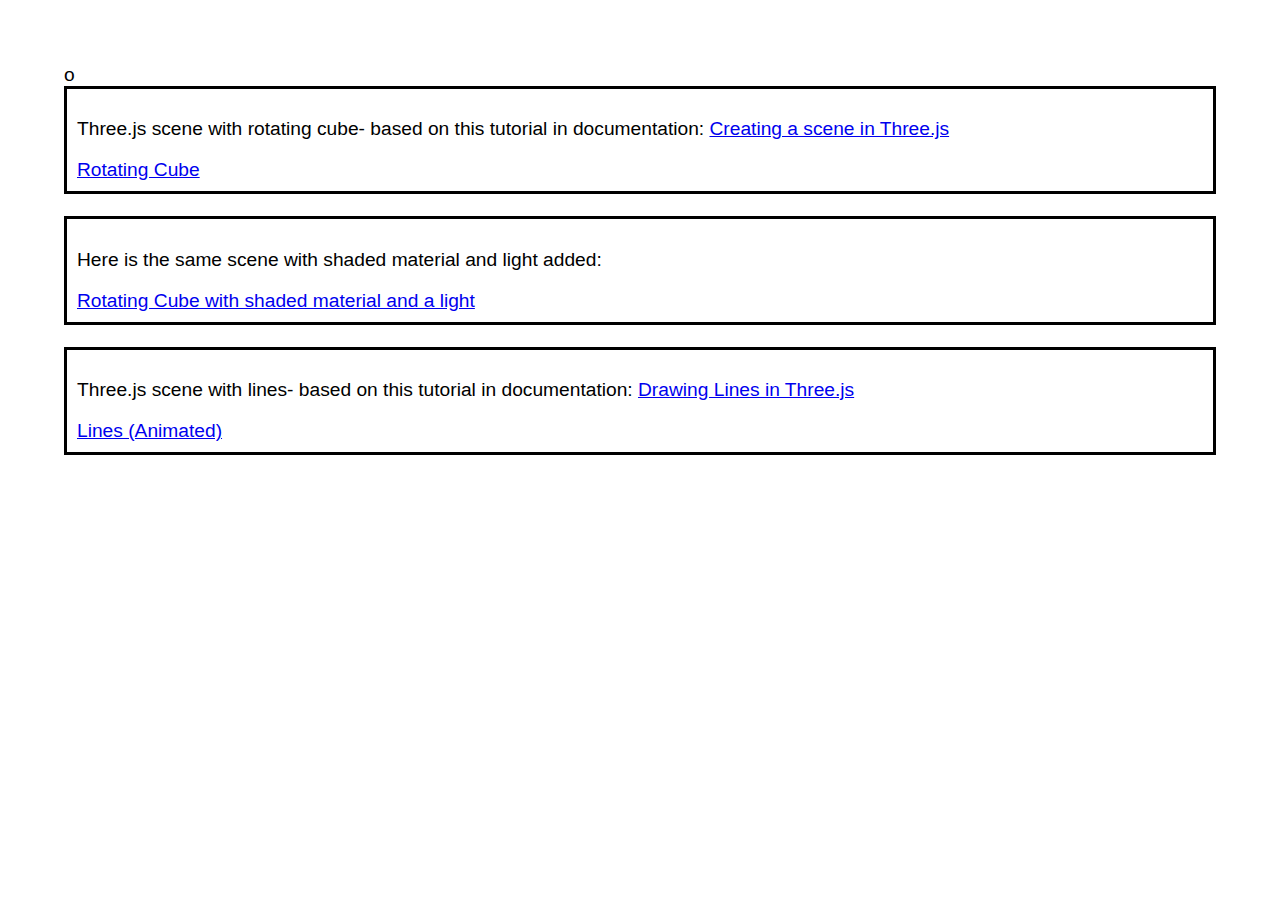
==== index.html @ e5269ed2 "Update index.html" ====
o<!DOCTYPE html>
<html lang="en">
<head>
    <meta charset="UTF-8">
    <meta name="viewport" content="width=device-width, initial-scale=1.0">
    <title>Three.js Experiments - Index</title>

    <style>
        body { margin: 5%; 
            font-family:'Segoe UI', Tahoma, Geneva, Verdana, sans-serif;
            font-size: 120%;           
        }
        section {
            border: solid 3px;
            padding: 10px;
        }
    </style>
</head>
<body>
    <section>
        <p>Three.js scene with rotating cube- based on this tutorial in documentation: <a href="https://threejs.org/docs/index.html#manual/en/introduction/Creating-a-scene">Creating a scene in Three.js </a></p>
        <a href="001rotatingcube.html">Rotating Cube</a>
    </section>
    <br>

     <section>
        <p>Here is the same scene with shaded material and light added:</p>
       <a href="001brotatingcube-shaded.html">Rotating Cube with shaded material and a light</a>
    </section>
    <br>
    <section>
        <p>Three.js scene with lines- based on this tutorial in documentation: <a href="https://threejs.org/docs/index.html#manual/en/introduction/Drawing-lines">Drawing Lines in Three.js </a></p>
        <a href="002drawinglines.html">Lines (Animated)</a>
    </section>
    <br>
    
</body>
</html>
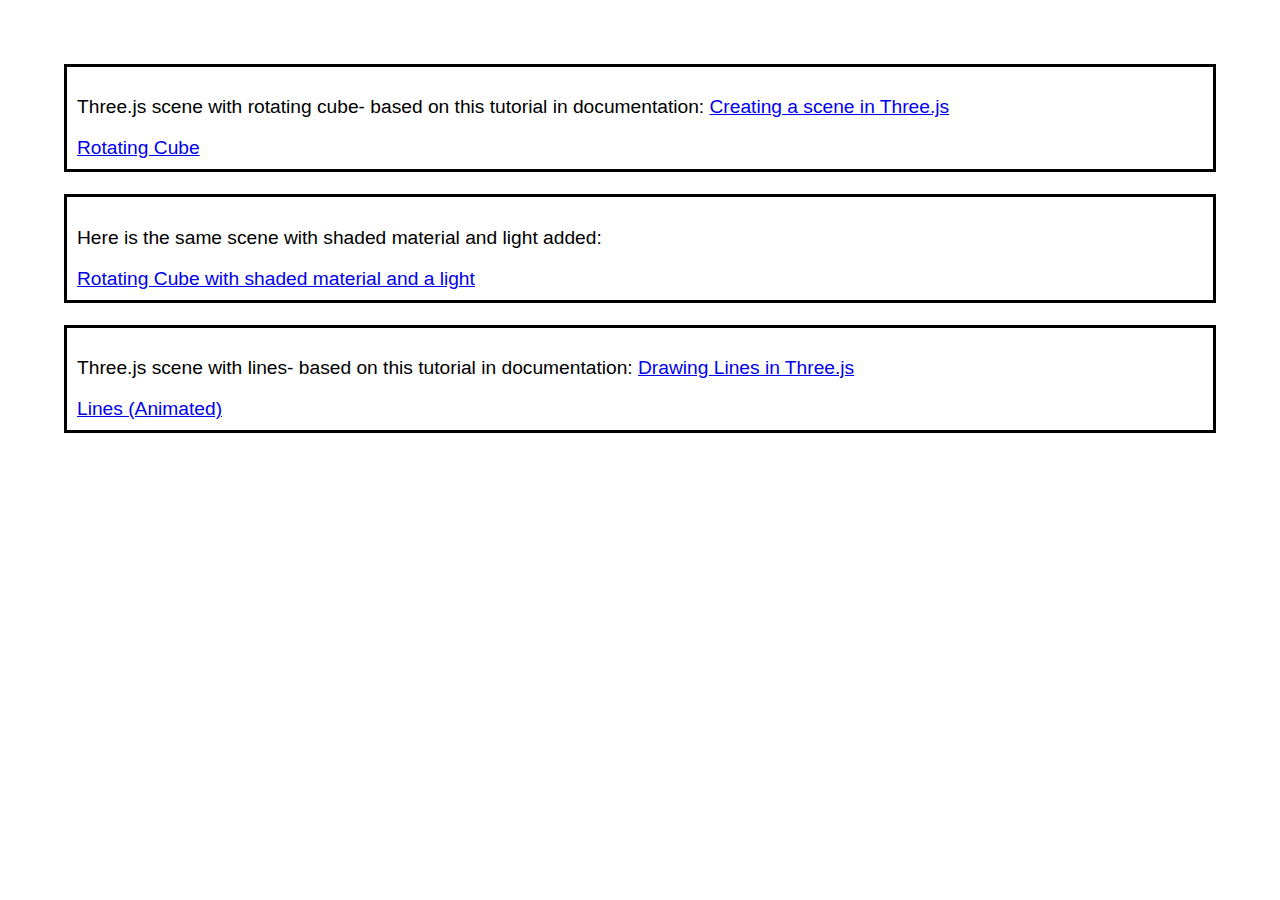
==== commit a570fc45: "Update index.html" ====
--- a/index.html
+++ b/index.html
@@ -1,9 +1,11 @@
-o<!DOCTYPE html>
+<!DOCTYPE html>
 <html lang="en">
 <head>
     <meta charset="UTF-8">
     <meta name="viewport" content="width=device-width, initial-scale=1.0">
     <title>Three.js Experiments - Index</title>
+
+    <link href="https://cdn.jsdelivr.net/npm/bootstrap@5.3.2/dist/css/bootstrap.min.css" rel="stylesheet" integrity="sha384-T3c6CoIi6uLrA9TneNEoa7RxnatzjcDSCmG1MXxSR1GAsXEV/Dwwykc2MPK8M2HN" crossorigin="anonymous">
 
     <style>
         body { margin: 5%; 
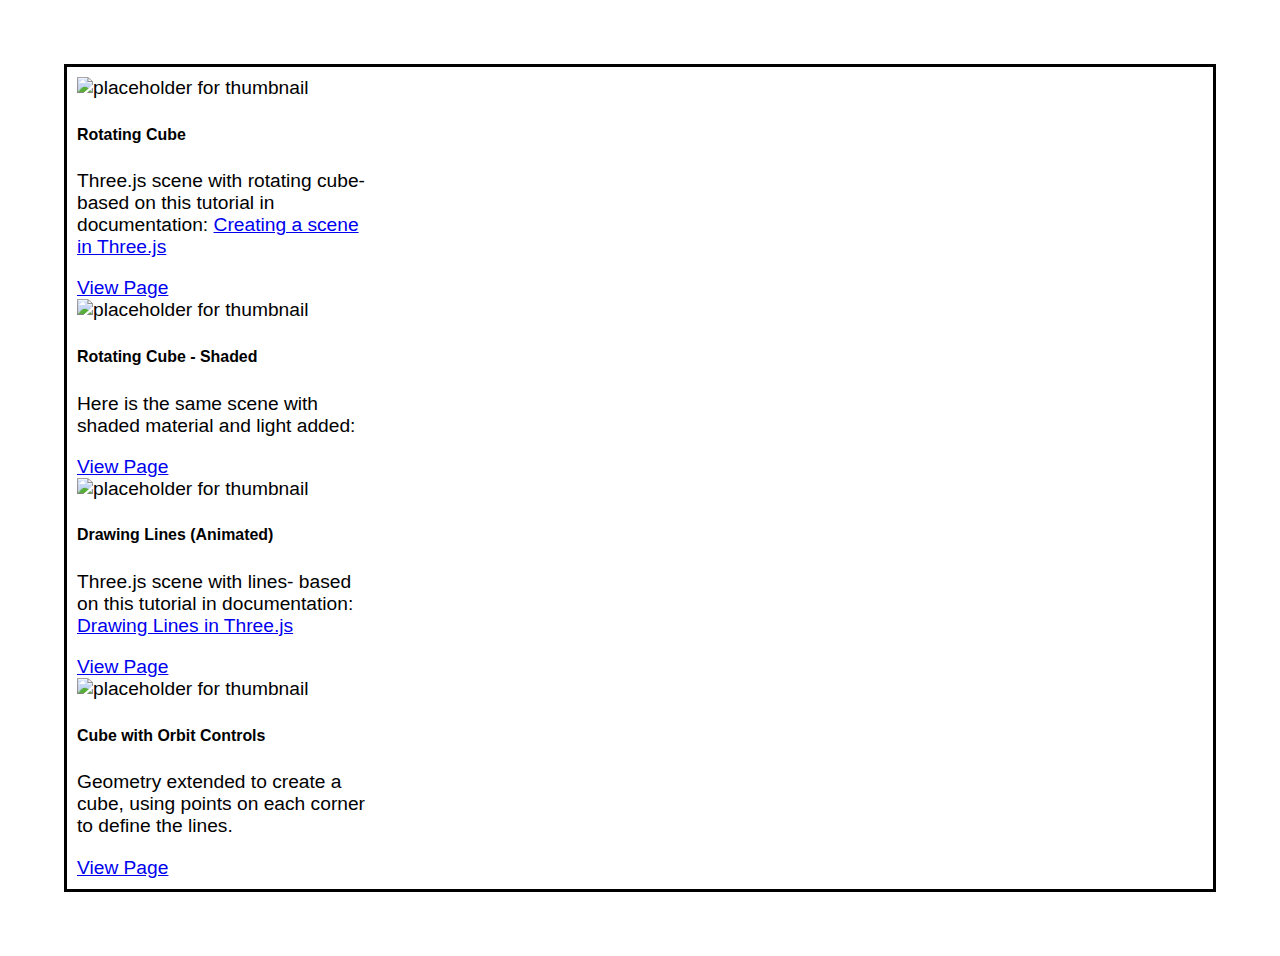
==== commit 0cd21217: "Update index.html" ====
--- a/index.html
+++ b/index.html
@@ -18,23 +18,49 @@
         }
     </style>
 </head>
-<body>
-    <section>
-        <p>Three.js scene with rotating cube- based on this tutorial in documentation: <a href="https://threejs.org/docs/index.html#manual/en/introduction/Creating-a-scene">Creating a scene in Three.js </a></p>
-        <a href="001rotatingcube.html">Rotating Cube</a>
-    </section>
-    <br>
+<body>    
 
-     <section>
-        <p>Here is the same scene with shaded material and light added:</p>
-       <a href="001brotatingcube-shaded.html">Rotating Cube with shaded material and a light</a>
-    </section>
-    <br>
-    <section>
-        <p>Three.js scene with lines- based on this tutorial in documentation: <a href="https://threejs.org/docs/index.html#manual/en/introduction/Drawing-lines">Drawing Lines in Three.js </a></p>
-        <a href="002drawinglines.html">Lines (Animated)</a>
-    </section>
-    <br>
+<section class="row">
+    <!--Rotating Cube Card-->
+    <div class="card" style="width: 18rem;">
+        <img src="https://placehold.co/300x300." class="card-img-top" alt="placeholder for thumbnail">
+        <div class="card-body">
+            <h5 class="card-title">Rotating Cube</h5>
+            <p class="card-text">Three.js scene with rotating cube- based on this tutorial in documentation: <a href="https://threejs.org/docs/index.html#manual/en/introduction/Creating-a-scene">Creating a scene in Three.js</p>
+            <a href="#" class="btn btn-primary">View Page</a>
+        </div>
+    </div>
+
+    <!--Rotating Cube with Shading Card-->
+    <div class="card" style="width: 18rem;">
+        <img src="https://placehold.co/300x300." class="card-img-top" alt="placeholder for thumbnail">
+        <div class="card-body">
+            <h5 class="card-title">Rotating Cube - Shaded</h5>
+            <p class="card-text">Here is the same scene with shaded material and light added: </p>
+            <a href="001brotatingcube-shaded.html" class="btn btn-primary">View Page</a>
+        </div>
+    </div>
+
+    <!--Lines-->
+    <div class="card" style="width: 18rem;">
+        <img src="https://placehold.co/300x300." class="card-img-top" alt="placeholder for thumbnail">
+        <div class="card-body">
+            <h5 class="card-title">Drawing Lines (Animated)</h5>
+            <p class="card-text">Three.js scene with lines- based on this tutorial in documentation: <a href="https://threejs.org/docs/index.html#manual/en/introduction/Drawing-lines">Drawing Lines in Three.js </p>
+            <a href="002drawinglines.html" class="btn btn-primary">View Page</a>
+        </div>
+    </div>
+
+     <!--Cube with Orbit Controls-->
+     <div class="card" style="width: 18rem;">
+        <img src="https://placehold.co/300x300." class="card-img-top" alt="placeholder for thumbnail">
+        <div class="card-body">
+            <h5 class="card-title">Cube with Orbit Controls</h5>
+            <p class="card-text">Geometry extended to create a cube, using points on each corner to define the lines.</p>
+            <a href="003drawlines-cube-orbit.html" class="btn btn-primary">View Page</a>
+        </div>
+    </div>
+</section>
     
 </body>
 </html>
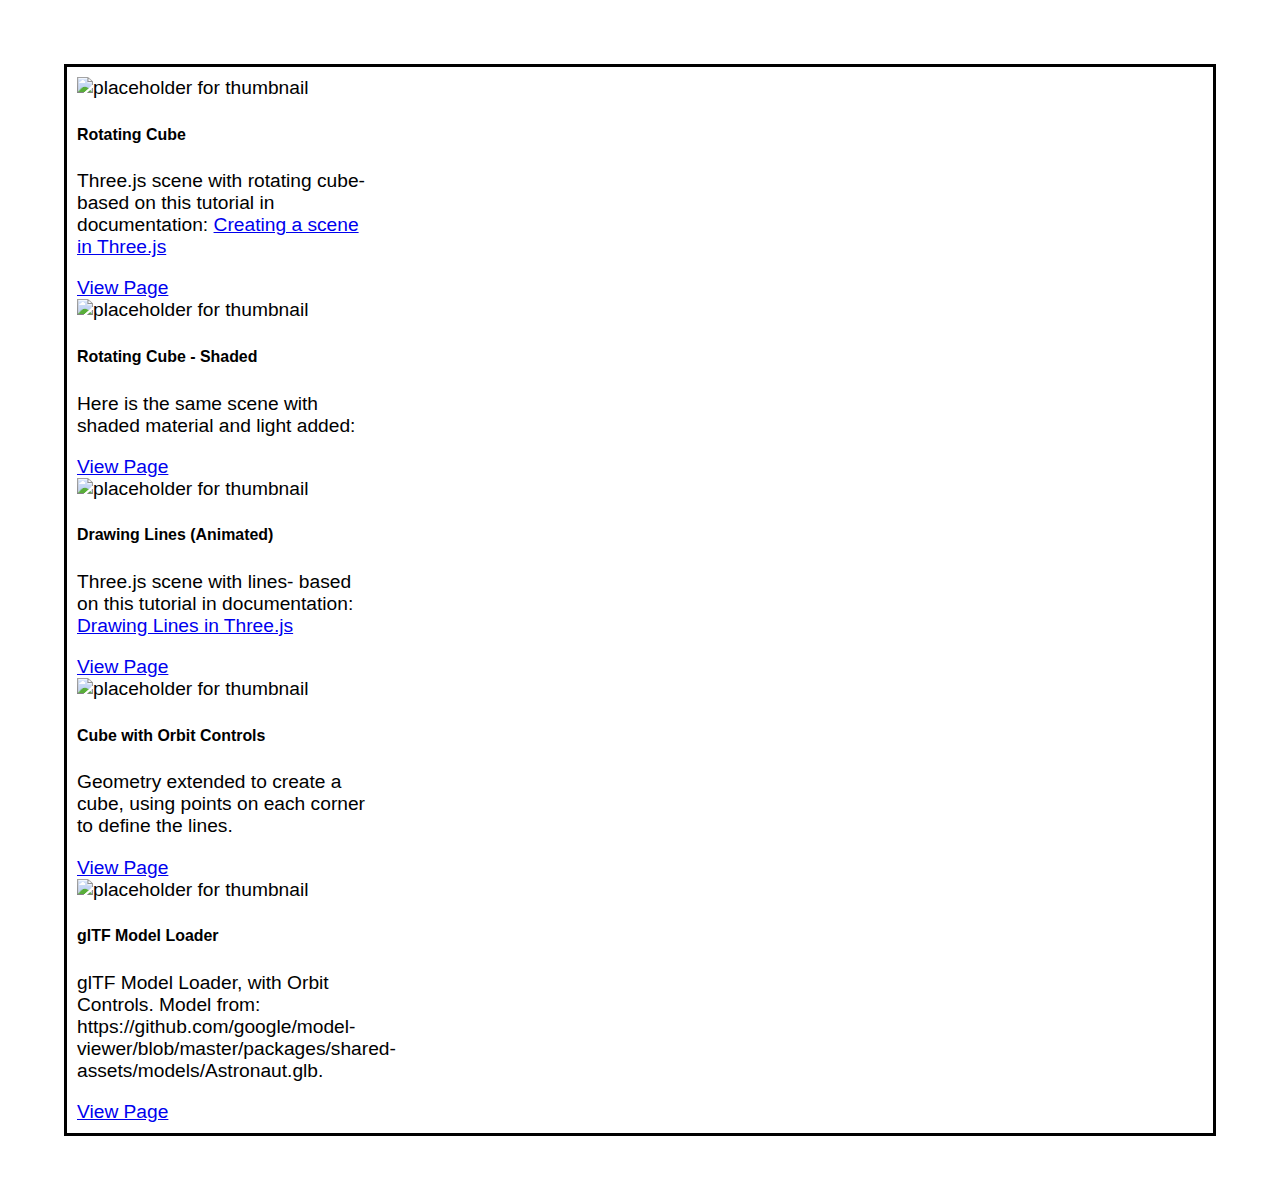
==== commit 4d130244: "Update index.html" ====
--- a/index.html
+++ b/index.html
@@ -27,11 +27,11 @@
         <div class="card-body">
             <h5 class="card-title">Rotating Cube</h5>
             <p class="card-text">Three.js scene with rotating cube- based on this tutorial in documentation: <a href="https://threejs.org/docs/index.html#manual/en/introduction/Creating-a-scene">Creating a scene in Three.js</p>
-            <a href="#" class="btn btn-primary">View Page</a>
+            <a href="001brotatingcube-shaded.html" class="btn btn-primary">View Page</a>
         </div>
     </div>
 
-    <!--Rotating Cube with Shading Card-->
+    <!--Rotating Cube with Shading Card -->
     <div class="card" style="width: 18rem;">
         <img src="https://placehold.co/300x300." class="card-img-top" alt="placeholder for thumbnail">
         <div class="card-body">
@@ -60,6 +60,17 @@
             <a href="003drawlines-cube-orbit.html" class="btn btn-primary">View Page</a>
         </div>
     </div>
+
+        <!--gLTF Loader-->
+        <div class="card" style="width: 18rem;">
+            <img src="https://placehold.co/300x300." class="card-img-top" alt="placeholder for thumbnail">
+            <div class="card-body">
+                <h5 class="card-title">glTF Model Loader</h5>
+                <p class="card-text">glTF Model Loader, with Orbit Controls. Model from: https://github.com/google/model-viewer/blob/master/packages/shared-assets/models/Astronaut.glb.</p>
+                <a href="004gltf_loader.html" class="btn btn-primary">View Page</a>
+            </div>
+        </div>
+
 </section>
     
 </body>
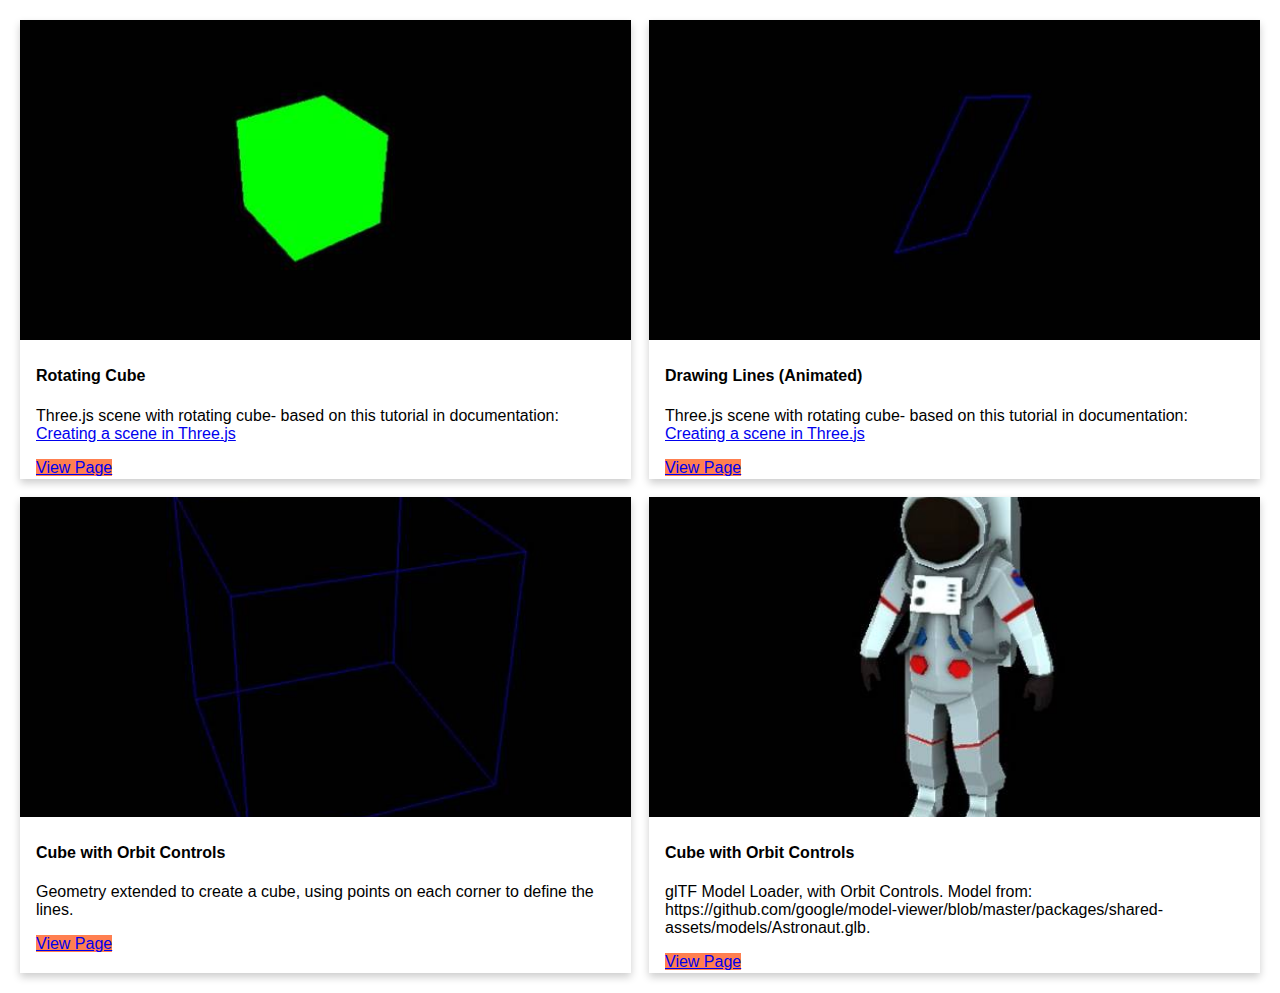
==== commit 34582949: "UI updates" ====
--- a/index.html
+++ b/index.html
@@ -3,71 +3,59 @@
 <head>
     <meta charset="UTF-8">
     <meta name="viewport" content="width=device-width, initial-scale=1.0">
-    <title>Three.js Experiments - Index</title>
+    <title>Three.js Code Snippets - Index</title>
+    <link rel="stylesheet" type="text/css" href="CSS/index.css" />
+</head>
 
-    <link href="https://cdn.jsdelivr.net/npm/bootstrap@5.3.2/dist/css/bootstrap.min.css" rel="stylesheet" integrity="sha384-T3c6CoIi6uLrA9TneNEoa7RxnatzjcDSCmG1MXxSR1GAsXEV/Dwwykc2MPK8M2HN" crossorigin="anonymous">
-
-    <style>
-        body { margin: 5%; 
-            font-family:'Segoe UI', Tahoma, Geneva, Verdana, sans-serif;
-            font-size: 120%;           
-        }
-        section {
-            border: solid 3px;
-            padding: 10px;
-        }
-    </style>
-</head>
 <body>    
 
-<section class="row">
-    <!--Rotating Cube Card-->
-    <div class="card" style="width: 18rem;">
-        <img src="https://placehold.co/300x300." class="card-img-top" alt="placeholder for thumbnail">
-        <div class="card-body">
-            <h5 class="card-title">Rotating Cube</h5>
-            <p class="card-text">Three.js scene with rotating cube- based on this tutorial in documentation: <a href="https://threejs.org/docs/index.html#manual/en/introduction/Creating-a-scene">Creating a scene in Three.js</p>
-            <a href="001brotatingcube-shaded.html" class="btn btn-primary">View Page</a>
-        </div>
-    </div>
+<section class="cards-wrapper">
 
-    <!--Rotating Cube with Shading Card -->
-    <div class="card" style="width: 18rem;">
-        <img src="https://placehold.co/300x300." class="card-img-top" alt="placeholder for thumbnail">
-        <div class="card-body">
-            <h5 class="card-title">Rotating Cube - Shaded</h5>
-            <p class="card-text">Here is the same scene with shaded material and light added: </p>
-            <a href="001brotatingcube-shaded.html" class="btn btn-primary">View Page</a>
+    <div class="card-container">
+        <div class="card">
+            <img src="images/thumbnails/Thumbnail1.jpg" alt="Avatar">
+            <div class="text-container">
+              <h4><b>Rotating Cube</b></h4>
+              <p class="card-text">Three.js scene with rotating cube- based on this tutorial in documentation: <a href="https://threejs.org/docs/index.html#manual/en/introduction/Creating-a-scene">Creating a scene in Three.js</a></p>
+              <a href="001brotatingcube-shaded.html" class="btn btn-primary">View Page</a>
+            </div>
         </div>
     </div>
 
     <!--Lines-->
-    <div class="card" style="width: 18rem;">
-        <img src="https://placehold.co/300x300." class="card-img-top" alt="placeholder for thumbnail">
-        <div class="card-body">
-            <h5 class="card-title">Drawing Lines (Animated)</h5>
-            <p class="card-text">Three.js scene with lines- based on this tutorial in documentation: <a href="https://threejs.org/docs/index.html#manual/en/introduction/Drawing-lines">Drawing Lines in Three.js </p>
-            <a href="002drawinglines.html" class="btn btn-primary">View Page</a>
+    
+    <div class="card-container">
+        <div class="card">
+            <img src="images/thumbnails/Thumbnail3.jpg" alt="Avatar">
+            <div class="text-container">
+              <h4><b>Drawing Lines (Animated)</b></h4>
+              <p class="card-text">Three.js scene with rotating cube- based on this tutorial in documentation: <a href="https://threejs.org/docs/index.html#manual/en/introduction/Creating-a-scene">Creating a scene in Three.js</a></p>
+                <a href="002drawinglines.html" class="btn btn-primary">View Page</a>
+            </div>
         </div>
     </div>
 
-     <!--Cube with Orbit Controls-->
-     <div class="card" style="width: 18rem;">
-        <img src="https://placehold.co/300x300." class="card-img-top" alt="placeholder for thumbnail">
-        <div class="card-body">
-            <h5 class="card-title">Cube with Orbit Controls</h5>
-            <p class="card-text">Geometry extended to create a cube, using points on each corner to define the lines.</p>
-            <a href="003drawlines-cube-orbit.html" class="btn btn-primary">View Page</a>
+    <!--Cube with Orbit Controls-->
+    <div class="card-container">
+        <div class="card">
+            <img src="images/thumbnails/Thumbnail4.jpg" alt="Avatar" >
+            <div class="text-container">
+                <h4><b>Cube with Orbit Controls</b></h4>
+                <p class="card-text">Geometry extended to create a cube, using points on each corner to define the lines.</p>
+                    <a href="002drawinglines.html" class="btn btn-primary">View Page</a>
+            </div>
         </div>
     </div>
 
-        <!--gLTF Loader-->
-        <div class="card" style="width: 18rem;">
-            <img src="https://placehold.co/300x300." class="card-img-top" alt="placeholder for thumbnail">
-            <div class="card-body">
-                <h5 class="card-title">glTF Model Loader</h5>
-                <p class="card-text">glTF Model Loader, with Orbit Controls. Model from: https://github.com/google/model-viewer/blob/master/packages/shared-assets/models/Astronaut.glb.</p>
-                <a href="004gltf_loader.html" class="btn btn-primary">View Page</a>
+      <!--gLTF Loader-->
+        <div class="card-container">
+            <div class="card">
+                <img src="images/thumbnails/Thumbnail5.jpg" alt="Avatar">
+                <div class="text-container">
+                    <h4><b>Cube with Orbit Controls</b></h4>
+                    <p class="card-text">glTF Model Loader, with Orbit Controls. Model from: https://github.com/google/model-viewer/blob/master/packages/shared-assets/models/Astronaut.glb.</p>
+                        <a href="004gltf_loader.html" class="btn btn-primary">View Page</a>
+                </div>
             </div>
         </div>
 
--- a/CSS/index.css
+++ b/CSS/index.css
@@ -0,0 +1,64 @@
+body { 
+    margin: 0; 
+    font-family:'Segoe UI', Verdana, Tahoma, Geneva, sans-serif;
+    /* font-size: 110%;        */
+    border: 0;
+    padding: 20px;    
+ }
+ 
+.btn-primary {
+    background: coral;
+}
+
+.card {
+    box-sizing: border-box; /* Includes padding and border in width */
+  box-shadow: 0 4px 8px 0 rgba(0,0,0,0.2);
+  transition: 0.5s;
+  min-height: 300px;
+  /* border-radius: 5px; */
+  /* padding: 3px; */
+  /* border: solid 3px white; */
+  position: relative;
+  z-index: 1; /* Ensure cards stack properly */
+}
+
+.card:hover {
+  box-shadow: 0 8px 16px 0 rgba(144, 34, 1, 0.2);
+  /* border: solid 3px orange; */
+  cursor: pointer;
+}
+
+/* img {
+  border-radius: 5px 5px 0 0;
+} */
+
+.text-container {
+    padding: 2px 16px;
+  }
+
+  .card img {
+    width: 100%; /* Ensure the image takes up the full width of its container */
+    height: auto; /* Maintain aspect ratio */
+    max-height: 320px; /* Optional: Set a maximum height for the images */
+    object-fit: cover; /* Ensures the image fits within the container, cropping if needed */
+}
+
+.cards-wrapper {
+    display: flex; 
+    /* flex: 1 1 calc(50% - 22px); */
+
+    /* width: 44%; */
+    flex-wrap: wrap; 
+    /* allows wrapping for smaller screens */
+    justify-content: space-around;
+    gap: 18px; /*add some space between the columns */
+    margin: 0; /* Removes any default margins */
+    box-sizing: border-box;
+}
+
+.card-container {
+    display: flex; 
+    flex: 1 1 calc(50% - 22px); /* Two columns - takes 50% width with spacing */
+    min-width: 300px; /* Ensures cards don't shrink too much */
+    box-sizing: border-box;
+}
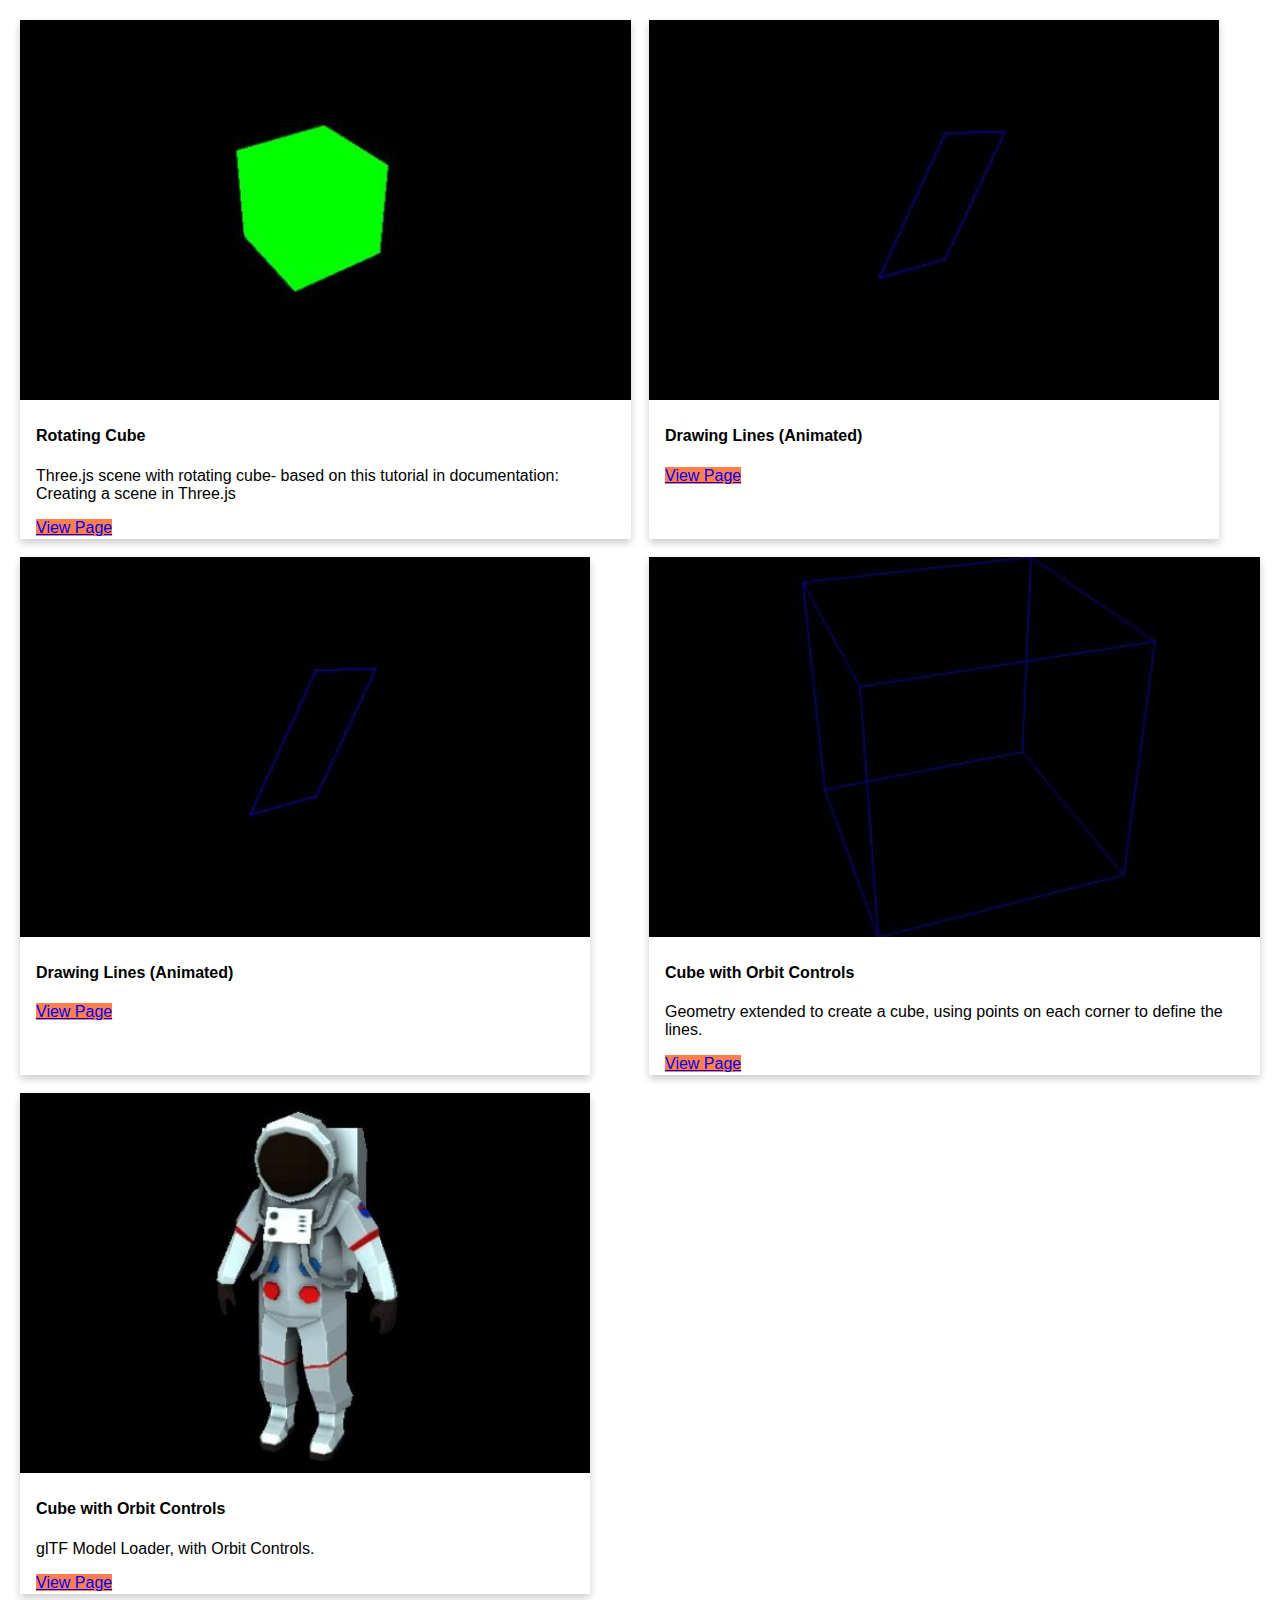
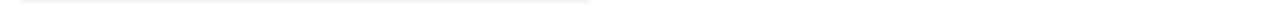
==== commit ade3f8d5: "UI/Layout Updates" ====
--- a/index.html
+++ b/index.html
@@ -16,20 +16,30 @@
             <img src="images/thumbnails/Thumbnail1.jpg" alt="Avatar">
             <div class="text-container">
               <h4><b>Rotating Cube</b></h4>
-              <p class="card-text">Three.js scene with rotating cube- based on this tutorial in documentation: <a href="https://threejs.org/docs/index.html#manual/en/introduction/Creating-a-scene">Creating a scene in Three.js</a></p>
+              <p class="card-text">Three.js scene with rotating cube- based on this tutorial in documentation: Creating a scene in Three.js</p>
               <a href="001brotatingcube-shaded.html" class="btn btn-primary">View Page</a>
             </div>
         </div>
     </div>
 
-    <!--Lines-->
-    
+    <!--Lines-->    
     <div class="card-container">
         <div class="card">
             <img src="images/thumbnails/Thumbnail3.jpg" alt="Avatar">
             <div class="text-container">
               <h4><b>Drawing Lines (Animated)</b></h4>
-              <p class="card-text">Three.js scene with rotating cube- based on this tutorial in documentation: <a href="https://threejs.org/docs/index.html#manual/en/introduction/Creating-a-scene">Creating a scene in Three.js</a></p>
+              <p class="card-text"></p>
+                <a href="002drawinglines.html" class="btn btn-primary">View Page</a>
+            </div>
+        </div>
+    </div>
+
+    <div class="card-container">
+        <div class="card">
+            <img src="images/thumbnails/Thumbnail3.jpg" alt="Avatar">
+            <div class="text-container">
+              <h4><b>Drawing Lines (Animated)</b></h4>
+              <p class="card-text"></p>
                 <a href="002drawinglines.html" class="btn btn-primary">View Page</a>
             </div>
         </div>
@@ -53,7 +63,7 @@
                 <img src="images/thumbnails/Thumbnail5.jpg" alt="Avatar">
                 <div class="text-container">
                     <h4><b>Cube with Orbit Controls</b></h4>
-                    <p class="card-text">glTF Model Loader, with Orbit Controls. Model from: https://github.com/google/model-viewer/blob/master/packages/shared-assets/models/Astronaut.glb.</p>
+                    <p class="card-text">glTF Model Loader, with Orbit Controls.</p>
                         <a href="004gltf_loader.html" class="btn btn-primary">View Page</a>
                 </div>
             </div>
--- a/CSS/index.css
+++ b/CSS/index.css
@@ -39,7 +39,7 @@
   .card img {
     width: 100%; /* Ensure the image takes up the full width of its container */
     height: auto; /* Maintain aspect ratio */
-    max-height: 320px; /* Optional: Set a maximum height for the images */
+    max-height: 380px; /* Optional: Set a maximum height for the images */
     object-fit: cover; /* Ensures the image fits within the container, cropping if needed */
 }
 
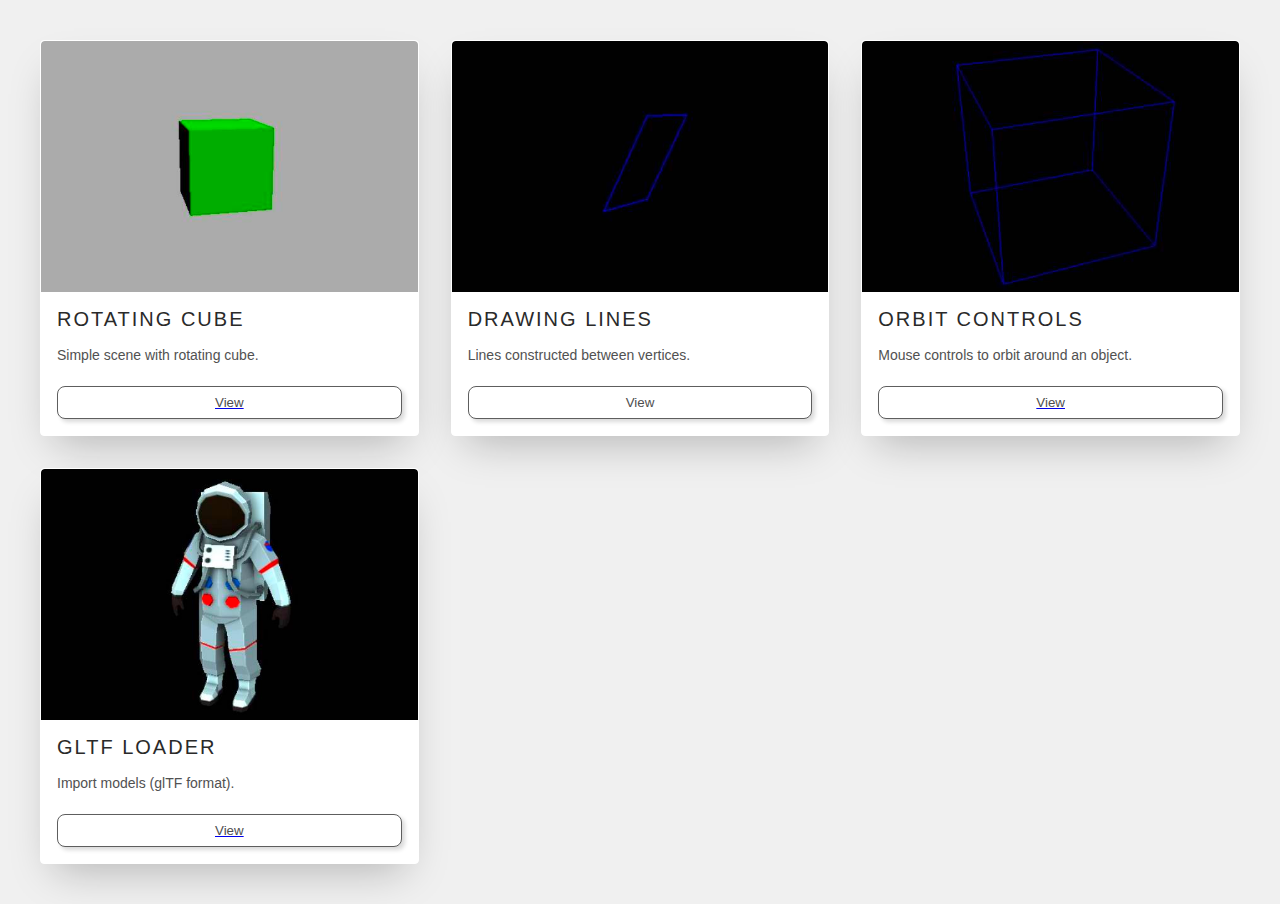
==== commit ffa5bea3: "UI Updates" ====
--- a/index.html
+++ b/index.html
@@ -9,67 +9,60 @@
 
 <body>    
 
-<section class="cards-wrapper">
+<ul class="cards">
+  <li class="cards__item">
+    <div class="card">      
+      <img src="images/thumbnails/Thumbnail2.jpg" class="card__image" alt="Avatar">     
+      <div class="card__content">
+        <div class="card__title">Rotating Cube</div>
+        <p class="card__text">Simple scene with rotating cube.  </p>
+        <a href="001brotatingcube-shaded.html">
+          <button class="btn btn--block card__btn">View</button>
+        </a>
+      </div>
+    </div>
+  </li>
 
-    <div class="card-container">
-        <div class="card">
-            <img src="images/thumbnails/Thumbnail1.jpg" alt="Avatar">
-            <div class="text-container">
-              <h4><b>Rotating Cube</b></h4>
-              <p class="card-text">Three.js scene with rotating cube- based on this tutorial in documentation: Creating a scene in Three.js</p>
-              <a href="001brotatingcube-shaded.html" class="btn btn-primary">View Page</a>
-            </div>
-        </div>
+  <li class="cards__item">
+    <div class="card">
+      <img src="images/thumbnails/Thumbnail3.jpg" class="card__image" alt="Avatar">
+      <div class="card__content">
+        <div class="card__title">Drawing Lines</div>
+        <p class="card__text">Lines constructed between vertices.</p>
+        <a href="002drawinglines.html">
+        </a>
+        <button class="btn btn--block card__btn">View</button>
+      </div>
     </div>
+  </li>
 
-    <!--Lines-->    
-    <div class="card-container">
-        <div class="card">
-            <img src="images/thumbnails/Thumbnail3.jpg" alt="Avatar">
-            <div class="text-container">
-              <h4><b>Drawing Lines (Animated)</b></h4>
-              <p class="card-text"></p>
-                <a href="002drawinglines.html" class="btn btn-primary">View Page</a>
-            </div>
-        </div>
+  <li class="cards__item">
+    <div class="card">
+      <img src="images/thumbnails/Thumbnail4.jpg" class="card__image" alt="Avatar">
+      <div class="card__content">
+        <div class="card__title">Orbit Controls</div>
+        <p class="card__text">Mouse controls to orbit around an object.</p>
+        <a href="003drawlines-cube-orbit.html">
+          <button class="btn btn--block card__btn">View</button>
+        </a>
+      </div>
     </div>
-
-    <div class="card-container">
-        <div class="card">
-            <img src="images/thumbnails/Thumbnail3.jpg" alt="Avatar">
-            <div class="text-container">
-              <h4><b>Drawing Lines (Animated)</b></h4>
-              <p class="card-text"></p>
-                <a href="002drawinglines.html" class="btn btn-primary">View Page</a>
-            </div>
-        </div>
+  </li>
+  
+  <li class="cards__item">
+    <div class="card">
+      <img src="images/thumbnails/Thumbnail5.jpg" class="card__image" alt="Avatar">
+      <div class="card__content">
+        <div class="card__title">glTF Loader</div>
+        <p class="card__text">Import models (glTF format).</p>
+        <a href="004gltf_loader.html">
+          <button class="btn btn--block card__btn">View</button>
+        </a>
+        
+      </div>
     </div>
-
-    <!--Cube with Orbit Controls-->
-    <div class="card-container">
-        <div class="card">
-            <img src="images/thumbnails/Thumbnail4.jpg" alt="Avatar" >
-            <div class="text-container">
-                <h4><b>Cube with Orbit Controls</b></h4>
-                <p class="card-text">Geometry extended to create a cube, using points on each corner to define the lines.</p>
-                    <a href="002drawinglines.html" class="btn btn-primary">View Page</a>
-            </div>
-        </div>
-    </div>
-
-      <!--gLTF Loader-->
-        <div class="card-container">
-            <div class="card">
-                <img src="images/thumbnails/Thumbnail5.jpg" alt="Avatar">
-                <div class="text-container">
-                    <h4><b>Cube with Orbit Controls</b></h4>
-                    <p class="card-text">glTF Model Loader, with Orbit Controls.</p>
-                        <a href="004gltf_loader.html" class="btn btn-primary">View Page</a>
-                </div>
-            </div>
-        </div>
-
-</section>
+  </li>
+</ul>
     
 </body>
 </html>
--- a/CSS/index.css
+++ b/CSS/index.css
@@ -1,64 +1,132 @@
-body { 
-    margin: 0; 
-    font-family:'Segoe UI', Verdana, Tahoma, Geneva, sans-serif;
-    /* font-size: 110%;        */
-    border: 0;
-    padding: 20px;    
- }
+*,
+*::before,
+*::after { 
+  box-sizing: border-box;
+}
+
+html {
+  background-color: #f0f0f0;
+}
+
+body {
+  color: rgb(81, 81, 81);
+  font-family: 'Roboto','Helvetica Neue', Helvetica, Arial, sans-serif;
+  font-style: normal;
+  font-weight: 400;
+  letter-spacing: 0;
+  padding: 1rem;
+}
+
+img {
+  height: auto;
+  max-width: 100%;
+  vertical-align: middle;
+}
+
+.btn {
+  background-color: white;
+  border: 1px solid rgb(94, 94, 94);
+  border-radius: 0.5rem;
+  color: rgb(78, 78, 78);
+  padding: 0.5rem;
+  box-shadow: 3px 3px 4px 0px rgba(0, 0, 0, .15);
+  /* text-transform: lowercase; */
+}
+
+.btn:hover {
+  box-shadow: 5px 5px 4px 0px rgba(0, 0, 0, .15);
+  border: 1px solid rgb(233, 78, 0);
+  cursor: pointer;
+}
+
+.btn--block {
+  display: block;
+  width: 100%;
+}
  
-.btn-primary {
-    background: coral;
+.cards {
+  display: flex;
+  flex-wrap: wrap;
+  list-style: none;
+  margin: 0;
+  padding: 0;
+}
+
+.cards__item {
+  display: flex;
+  padding: 1rem;
+  @media(min-width: 40rem) {
+    width: 50%;
+  }
+  @media(min-width: 56rem) {
+    width: 33.3333%;
+  }
 }
 
 .card {
-    box-sizing: border-box; /* Includes padding and border in width */
-  box-shadow: 0 4px 8px 0 rgba(0,0,0,0.2);
-  transition: 0.5s;
-  min-height: 300px;
-  /* border-radius: 5px; */
-  /* padding: 3px; */
-  /* border: solid 3px white; */
-  position: relative;
-  z-index: 1; /* Ensure cards stack properly */
+  background-color: white;
+  border-radius: 0.25rem;
+  box-shadow: 0 20px 40px -14px rgba(0, 0, 0, 0.25);
+  display: flex;
+  flex-direction: column;
+  overflow: hidden;
+  border: 1px solid rgb(255, 255, 255);
+  &:hover {
+    .card__image {
+      filter: contrast(100%);
+    }   
+  }
 }
 
 .card:hover {
-  box-shadow: 0 8px 16px 0 rgba(144, 34, 1, 0.2);
-  /* border: solid 3px orange; */
-  cursor: pointer;
+  /* box-shadow: 0 40px 60px -14px rgba(0, 0, 0, 0.25); */
+  /* border: 1px solid orange; */
+  /* transition:  1s; */
 }
 
-/* img {
-  border-radius: 5px 5px 0 0;
-} */
-
-.text-container {
-    padding: 2px 16px;
-  }
-
-  .card img {
-    width: 100%; /* Ensure the image takes up the full width of its container */
-    height: auto; /* Maintain aspect ratio */
-    max-height: 380px; /* Optional: Set a maximum height for the images */
-    object-fit: cover; /* Ensures the image fits within the container, cropping if needed */
+.card__content {
+  display: flex;
+  flex: 1 1 auto;
+  flex-direction: column;
+  padding: 1rem;
 }
 
-.cards-wrapper {
-    display: flex; 
-    /* flex: 1 1 calc(50% - 22px); */
-
-    /* width: 44%; */
-    flex-wrap: wrap; 
-    /* allows wrapping for smaller screens */
-    justify-content: space-around;
-    gap: 18px; /*add some space between the columns */
-    margin: 0; /* Removes any default margins */
-    box-sizing: border-box;
+.card__image {
+  background-position: center center;
+  background-repeat: no-repeat;
+  background-size: cover;
+  border-top-left-radius: 0.25rem;
+  border-top-right-radius: 0.25rem;
+  filter: contrast(70%);
+  filter: saturate(180%);
+  overflow: hidden;
+  position: relative;
+  transition: filter 0.5s cubic-bezier(.43,.41,.22,.91);;
+  &::before {
+    content: "";
+	  display: block;
+    padding-top: 56.25%; /* 16:9 aspect ratio */
+  }
+  @media(min-width: 40rem) {
+    &::before {
+      padding-top: 66.6%; /* 3:2 aspect ratio */
+    }
+  }
 }
 
-.card-container {
-    display: flex; 
-    flex: 1 1 calc(50% - 22px); /* Two columns - takes 50% width with spacing */
-    min-width: 300px; /* Ensures cards don't shrink too much */
-    box-sizing: border-box;
+.card__title {
+  color: rgb(42, 42, 42);
+  font-size: 1.25rem;
+  font-weight: 300;
+  letter-spacing: 2px;
+  text-transform: uppercase;
 }
+
+.card__text {
+  flex: 1 1 auto;
+  font-size: 0.875rem;
+  line-height: 1.5;
+  margin-bottom: 1.25rem;
+}
+
+
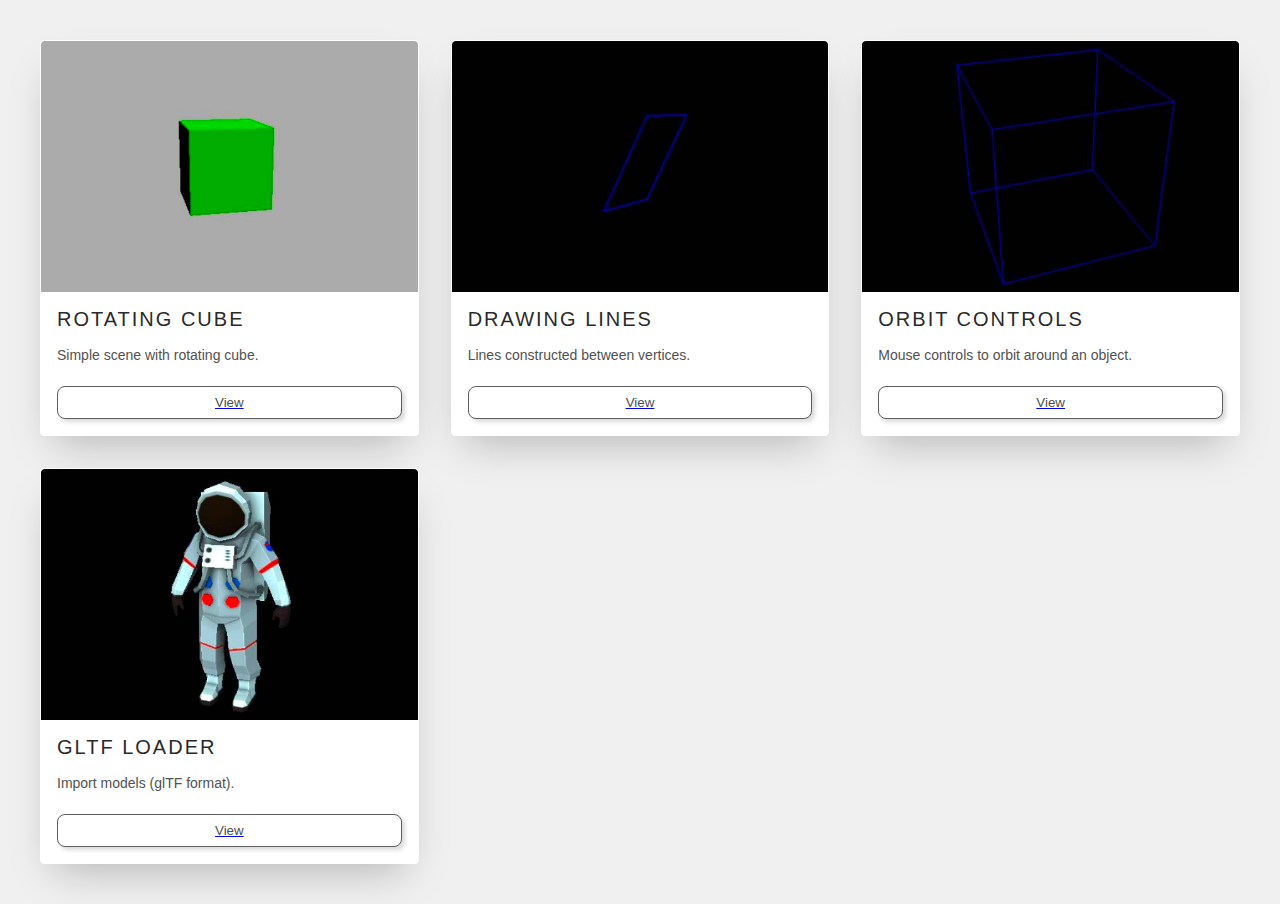
==== commit e99dcd7f: "Update index.html" ====
--- a/index.html
+++ b/index.html
@@ -30,8 +30,8 @@
         <div class="card__title">Drawing Lines</div>
         <p class="card__text">Lines constructed between vertices.</p>
         <a href="002drawinglines.html">
+          <button class="btn btn--block card__btn">View</button>
         </a>
-        <button class="btn btn--block card__btn">View</button>
       </div>
     </div>
   </li>
